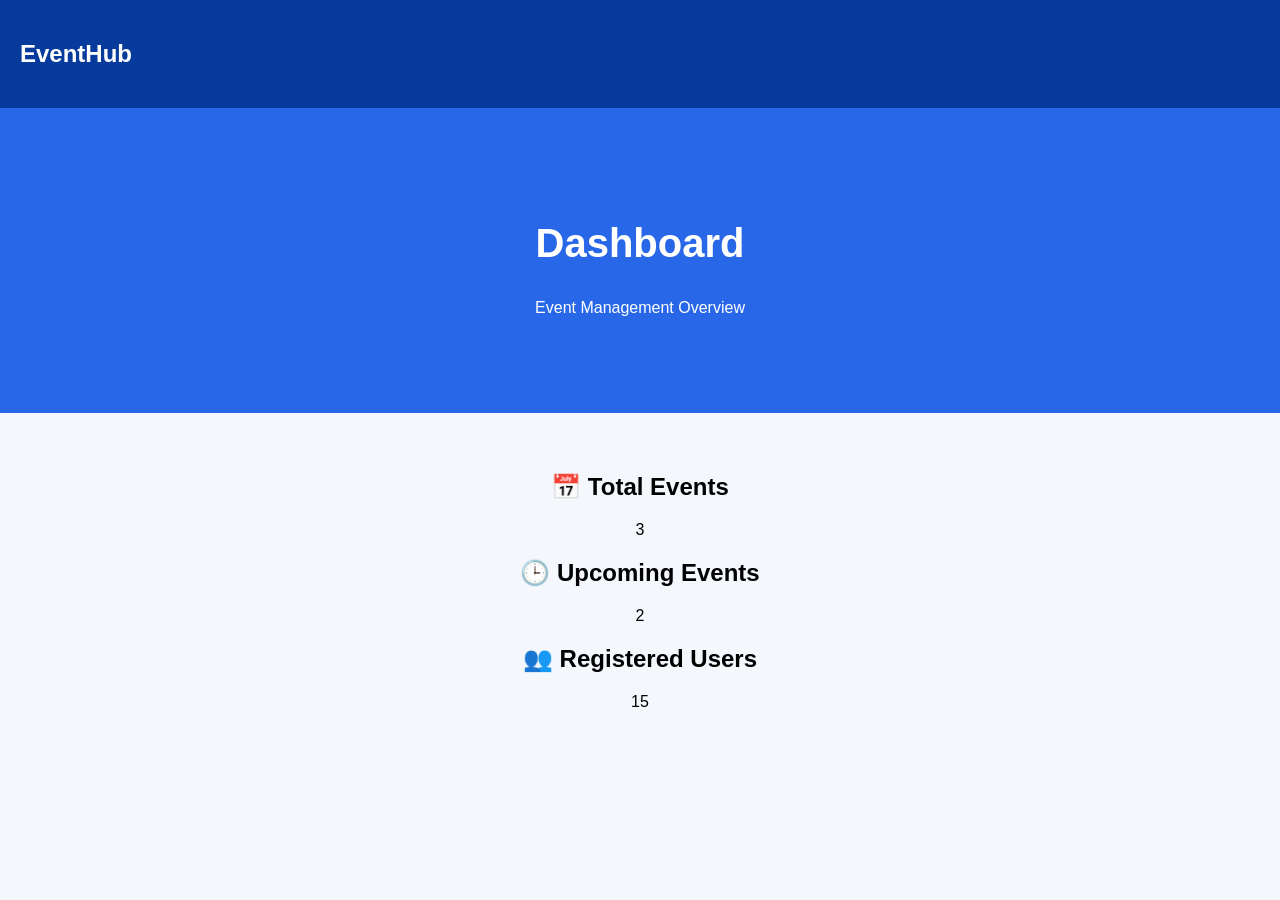
==== dashboard.html @ af736bee "Add files via upload" ====
<!DOCTYPE html>
<html>
<head>
    <title>Dashboard - EventHub</title>
    <link rel="stylesheet" href="style.css">
</head>

<body>

<nav>
    <h2>EventHub</h2>
</nav>

<section class="hero">
    <h1>Dashboard</h1>
    <p>Event Management Overview</p>
</section>

<section style="text-align:center; padding:40px;">

    <h2>📅 Total Events</h2>
    <p>3</p>

    <h2>🕒 Upcoming Events</h2>
    <p>2</p>

    <h2>👥 Registered Users</h2>
    <p>15</p>

</section>

</body>
</html>
---- style.css ----
body {
    margin: 0;
    font-family: Arial, sans-serif;
    background-color: #f4f7fb;
}

nav {
    background-color: #063b9c;
    color: white;
    padding: 20px;
    display: flex;
    justify-content: space-between;
    align-items: center;
}

nav a {
    color: white;
    text-decoration: none;
    margin-left: 20px;
    font-weight: bold;
}

.hero {
    background-color: #2868e8;
    color: white;
    text-align: center;
    padding: 80px 20px;
}

.hero h1 {
    font-size: 40px;
}

button {
    background-color: white;
    color: #063b9c;
    border: none;
    padding: 12px 25px;
    border-radius: 6px;
    cursor: pointer;
    font-weight: bold;
}
.dashboard {
    display: flex;
    justify-content: center;
    gap: 25px;
    padding: 40px;
    flex-wrap: wrap;
}

.card {
    background: white;
    width: 200px;
    padding: 25px;
    text-align: center;
    border-radius: 10px;
    box-shadow: 0 3px 10px rgba(0,0,0,0.15);
}

.card h2 {
    color: #063b9c;
    font-size: 30px;
}

.card p {
    font-size: 18px;
}
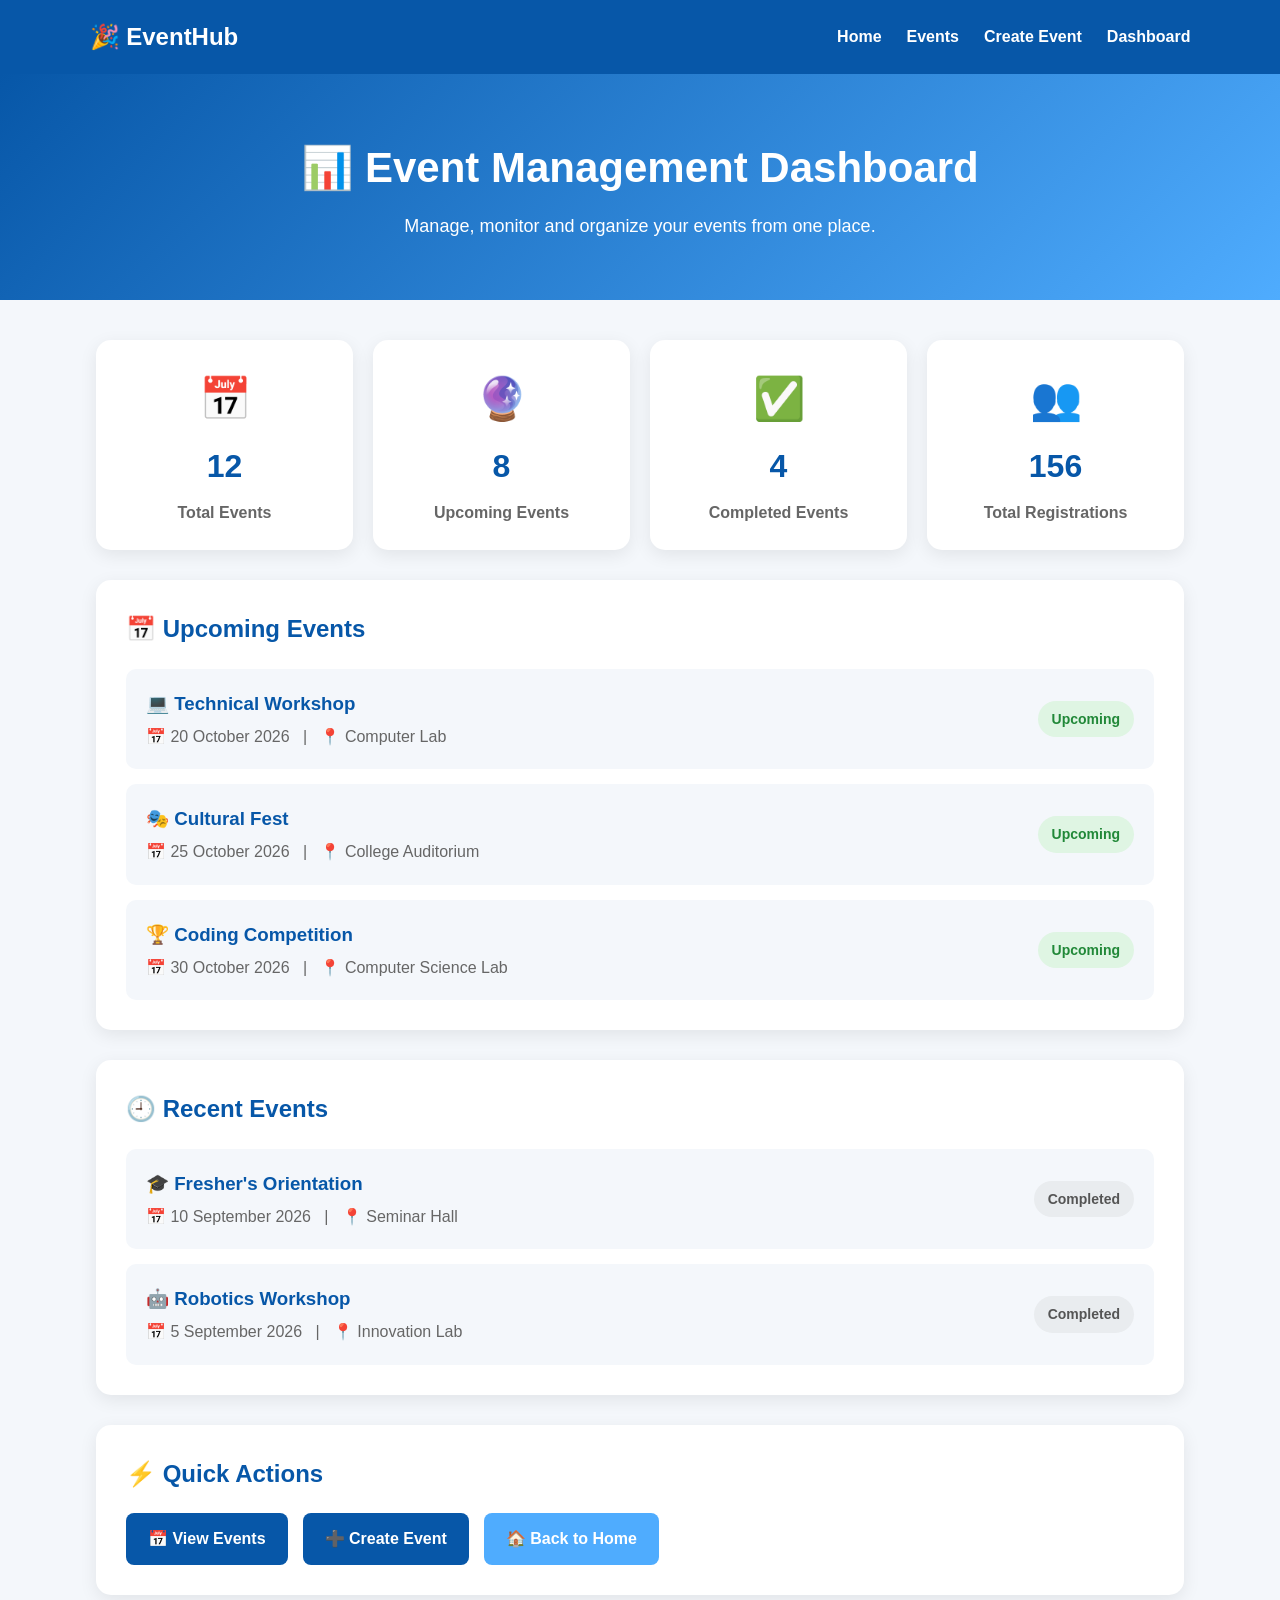
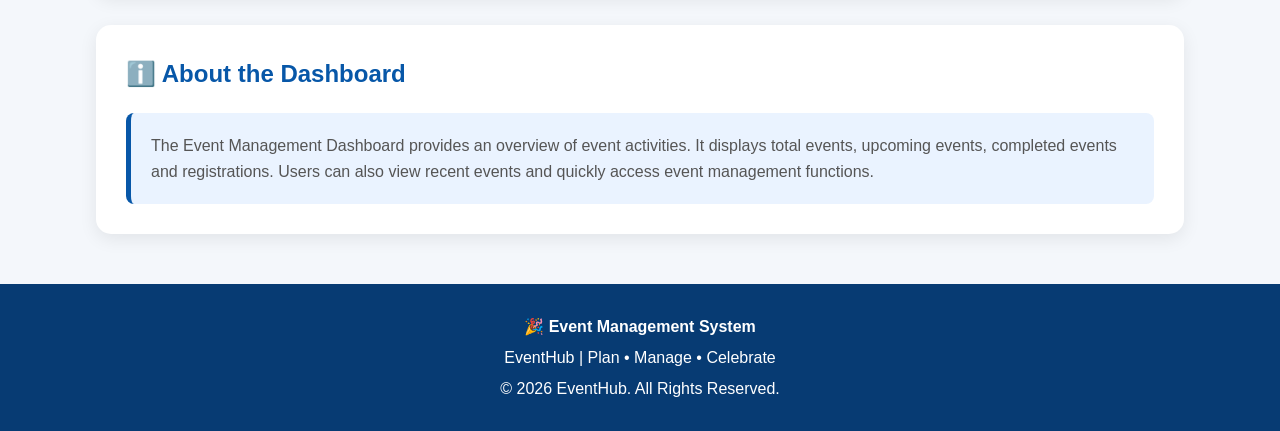
==== commit 5da66a53: "Update dashboard.html" ====
--- a/dashboard.html
+++ b/dashboard.html
@@ -1,33 +1,614 @@
 <!DOCTYPE html>
-<html>
+<html lang="en">
+
 <head>
-    <title>Dashboard - EventHub</title>
-    <link rel="stylesheet" href="style.css">
+    <meta charset="UTF-8">
+    <meta name="viewport" content="width=device-width, initial-scale=1.0">
+
+    <title>Dashboard | Event Management System</title>
+
+    <style>
+
+        /* ================= GENERAL ================= */
+
+        * {
+            box-sizing: border-box;
+            margin: 0;
+            padding: 0;
+        }
+
+        body {
+            font-family: Arial, sans-serif;
+            background: #f4f7fb;
+            color: #222;
+            line-height: 1.6;
+        }
+
+
+        /* ================= NAVIGATION ================= */
+
+        nav {
+            background: #0757a8;
+            color: white;
+            padding: 18px 7%;
+
+            display: flex;
+            justify-content: space-between;
+            align-items: center;
+
+            position: sticky;
+            top: 0;
+            z-index: 1000;
+        }
+
+        nav h2 {
+            font-size: 24px;
+        }
+
+        nav div {
+            display: flex;
+            gap: 25px;
+        }
+
+        nav a {
+            color: white;
+            text-decoration: none;
+            font-weight: bold;
+        }
+
+        nav a:hover {
+            color: #ffe082;
+        }
+
+
+        /* ================= DASHBOARD HEADER ================= */
+
+        .dashboard-header {
+            background: linear-gradient(135deg, #0757a8, #4facfe);
+            color: white;
+            text-align: center;
+            padding: 60px 20px;
+        }
+
+        .dashboard-header h1 {
+            font-size: 42px;
+            margin-bottom: 10px;
+        }
+
+        .dashboard-header p {
+            font-size: 18px;
+        }
+
+
+        /* ================= MAIN CONTAINER ================= */
+
+        .container {
+            width: 85%;
+            max-width: 1200px;
+            margin: 40px auto;
+        }
+
+
+        /* ================= STATISTICS ================= */
+
+        .stats {
+            display: grid;
+            grid-template-columns: repeat(4, 1fr);
+            gap: 20px;
+        }
+
+        .stat-card {
+            background: white;
+            padding: 25px;
+            border-radius: 15px;
+            text-align: center;
+
+            box-shadow: 0 5px 18px rgba(0,0,0,0.08);
+
+            transition: 0.3s;
+        }
+
+        .stat-card:hover {
+            transform: translateY(-5px);
+        }
+
+        .stat-icon {
+            font-size: 42px;
+        }
+
+        .stat-card h2 {
+            color: #0757a8;
+            font-size: 32px;
+            margin: 8px 0;
+        }
+
+        .stat-card p {
+            color: #666;
+            font-weight: bold;
+        }
+
+
+        /* ================= SECTION ================= */
+
+        .section {
+            background: white;
+            margin-top: 30px;
+            padding: 30px;
+            border-radius: 15px;
+
+            box-shadow: 0 5px 18px rgba(0,0,0,0.08);
+        }
+
+        .section h2 {
+            color: #0757a8;
+            margin-bottom: 20px;
+        }
+
+
+        /* ================= EVENT ITEMS ================= */
+
+        .event-list {
+            display: flex;
+            flex-direction: column;
+            gap: 15px;
+        }
+
+        .event {
+            background: #f4f7fb;
+            padding: 20px;
+
+            border-radius: 10px;
+
+            display: flex;
+            justify-content: space-between;
+            align-items: center;
+        }
+
+        .event h3 {
+            color: #0757a8;
+            margin-bottom: 5px;
+        }
+
+        .event p {
+            color: #666;
+        }
+
+        .status {
+            background: #dff5e3;
+            color: #218838;
+
+            padding: 7px 14px;
+
+            border-radius: 20px;
+
+            font-size: 14px;
+            font-weight: bold;
+        }
+
+        .completed {
+            background: #e9ecef;
+            color: #555;
+        }
+
+
+        /* ================= QUICK ACTIONS ================= */
+
+        .actions {
+            display: flex;
+            flex-wrap: wrap;
+            gap: 15px;
+        }
+
+        .button {
+            display: inline-block;
+
+            padding: 13px 22px;
+
+            background: #0757a8;
+            color: white;
+
+            text-decoration: none;
+
+            border-radius: 8px;
+
+            font-weight: bold;
+
+            transition: 0.3s;
+        }
+
+        .button:hover {
+            background: #05447f;
+        }
+
+        .button.secondary {
+            background: #4facfe;
+        }
+
+
+        /* ================= INFORMATION ================= */
+
+        .info-box {
+            background: #eaf3ff;
+            padding: 20px;
+            border-left: 5px solid #0757a8;
+            border-radius: 8px;
+        }
+
+        .info-box p {
+            color: #555;
+        }
+
+
+        /* ================= FOOTER ================= */
+
+        footer {
+            margin-top: 50px;
+
+            background: #073b73;
+            color: white;
+
+            text-align: center;
+
+            padding: 25px;
+        }
+
+        footer p {
+            margin: 5px;
+        }
+
+
+        /* ================= MOBILE ================= */
+
+        @media (max-width: 850px) {
+
+            nav {
+                flex-direction: column;
+                gap: 15px;
+            }
+
+            nav div {
+                gap: 12px;
+                flex-wrap: wrap;
+                justify-content: center;
+            }
+
+            .stats {
+                grid-template-columns: repeat(2, 1fr);
+            }
+
+            .event {
+                flex-direction: column;
+                align-items: flex-start;
+                gap: 12px;
+            }
+        }
+
+
+        @media (max-width: 500px) {
+
+            .stats {
+                grid-template-columns: 1fr;
+            }
+
+            .dashboard-header h1 {
+                font-size: 32px;
+            }
+
+            .container {
+                width: 92%;
+            }
+
+        }
+
+    </style>
+
 </head>
 
+
 <body>
 
-<nav>
-    <h2>EventHub</h2>
-</nav>
-
-<section class="hero">
-    <h1>Dashboard</h1>
-    <p>Event Management Overview</p>
-</section>
-
-<section style="text-align:center; padding:40px;">
-
-    <h2>📅 Total Events</h2>
-    <p>3</p>
-
-    <h2>🕒 Upcoming Events</h2>
-    <p>2</p>
-
-    <h2>👥 Registered Users</h2>
-    <p>15</p>
-
-</section>
+
+    <!-- ================= NAVIGATION ================= -->
+
+    <nav>
+
+        <h2>🎉 EventHub</h2>
+
+        <div>
+
+            <a href="index.html">Home</a>
+
+            <a href="events.html">Events</a>
+
+            <a href="create-event.html">Create Event</a>
+
+            <a href="dashboard.html">Dashboard</a>
+
+        </div>
+
+    </nav>
+
+
+    <!-- ================= HEADER ================= -->
+
+    <section class="dashboard-header">
+
+        <h1>📊 Event Management Dashboard</h1>
+
+        <p>
+            Manage, monitor and organize your events from one place.
+        </p>
+
+    </section>
+
+
+    <!-- ================= MAIN CONTENT ================= -->
+
+    <main class="container">
+
+
+        <!-- ================= STATISTICS ================= -->
+
+        <section class="stats">
+
+
+            <div class="stat-card">
+
+                <div class="stat-icon">📅</div>
+
+                <h2>12</h2>
+
+                <p>Total Events</p>
+
+            </div>
+
+
+            <div class="stat-card">
+
+                <div class="stat-icon">🔮</div>
+
+                <h2>8</h2>
+
+                <p>Upcoming Events</p>
+
+            </div>
+
+
+            <div class="stat-card">
+
+                <div class="stat-icon">✅</div>
+
+                <h2>4</h2>
+
+                <p>Completed Events</p>
+
+            </div>
+
+
+            <div class="stat-card">
+
+                <div class="stat-icon">👥</div>
+
+                <h2>156</h2>
+
+                <p>Total Registrations</p>
+
+            </div>
+
+
+        </section>
+
+
+        <!-- ================= UPCOMING EVENTS ================= -->
+
+        <section class="section">
+
+            <h2>📅 Upcoming Events</h2>
+
+
+            <div class="event-list">
+
+
+                <div class="event">
+
+                    <div>
+
+                        <h3>💻 Technical Workshop</h3>
+
+                        <p>
+                            📅 20 October 2026
+                            &nbsp; | &nbsp;
+                            📍 Computer Lab
+                        </p>
+
+                    </div>
+
+                    <span class="status">
+                        Upcoming
+                    </span>
+
+                </div>
+
+
+                <div class="event">
+
+                    <div>
+
+                        <h3>🎭 Cultural Fest</h3>
+
+                        <p>
+                            📅 25 October 2026
+                            &nbsp; | &nbsp;
+                            📍 College Auditorium
+                        </p>
+
+                    </div>
+
+                    <span class="status">
+                        Upcoming
+                    </span>
+
+                </div>
+
+
+                <div class="event">
+
+                    <div>
+
+                        <h3>🏆 Coding Competition</h3>
+
+                        <p>
+                            📅 30 October 2026
+                            &nbsp; | &nbsp;
+                            📍 Computer Science Lab
+                        </p>
+
+                    </div>
+
+                    <span class="status">
+                        Upcoming
+                    </span>
+
+                </div>
+
+
+            </div>
+
+        </section>
+
+
+        <!-- ================= RECENT EVENTS ================= -->
+
+        <section class="section">
+
+            <h2>🕘 Recent Events</h2>
+
+
+            <div class="event-list">
+
+
+                <div class="event">
+
+                    <div>
+
+                        <h3>🎓 Fresher's Orientation</h3>
+
+                        <p>
+                            📅 10 September 2026
+                            &nbsp; | &nbsp;
+                            📍 Seminar Hall
+                        </p>
+
+                    </div>
+
+                    <span class="status completed">
+                        Completed
+                    </span>
+
+                </div>
+
+
+                <div class="event">
+
+                    <div>
+
+                        <h3>🤖 Robotics Workshop</h3>
+
+                        <p>
+                            📅 5 September 2026
+                            &nbsp; | &nbsp;
+                            📍 Innovation Lab
+                        </p>
+
+                    </div>
+
+                    <span class="status completed">
+                        Completed
+                    </span>
+
+                </div>
+
+
+            </div>
+
+        </section>
+
+
+        <!-- ================= QUICK ACTIONS ================= -->
+
+        <section class="section">
+
+            <h2>⚡ Quick Actions</h2>
+
+
+            <div class="actions">
+
+                <a class="button" href="events.html">
+                    📅 View Events
+                </a>
+
+                <a class="button" href="create-event.html">
+                    ➕ Create Event
+                </a>
+
+                <a class="button secondary" href="index.html">
+                    🏠 Back to Home
+                </a>
+
+            </div>
+
+        </section>
+
+
+        <!-- ================= INFORMATION ================= -->
+
+        <section class="section">
+
+            <h2>ℹ️ About the Dashboard</h2>
+
+
+            <div class="info-box">
+
+                <p>
+
+                    The Event Management Dashboard provides
+                    an overview of event activities.
+
+                    It displays total events, upcoming events,
+                    completed events and registrations.
+
+                    Users can also view recent events and
+                    quickly access event management functions.
+
+                </p>
+
+            </div>
+
+        </section>
+
+
+    </main>
+
+
+    <!-- ================= FOOTER ================= -->
+
+    <footer>
+
+        <p>
+            <strong>🎉 Event Management System</strong>
+        </p>
+
+        <p>
+            EventHub | Plan • Manage • Celebrate
+        </p>
+
+        <p>
+            © 2026 EventHub. All Rights Reserved.
+        </p>
+
+    </footer>
+
 
 </body>
-</html>+
+</html>
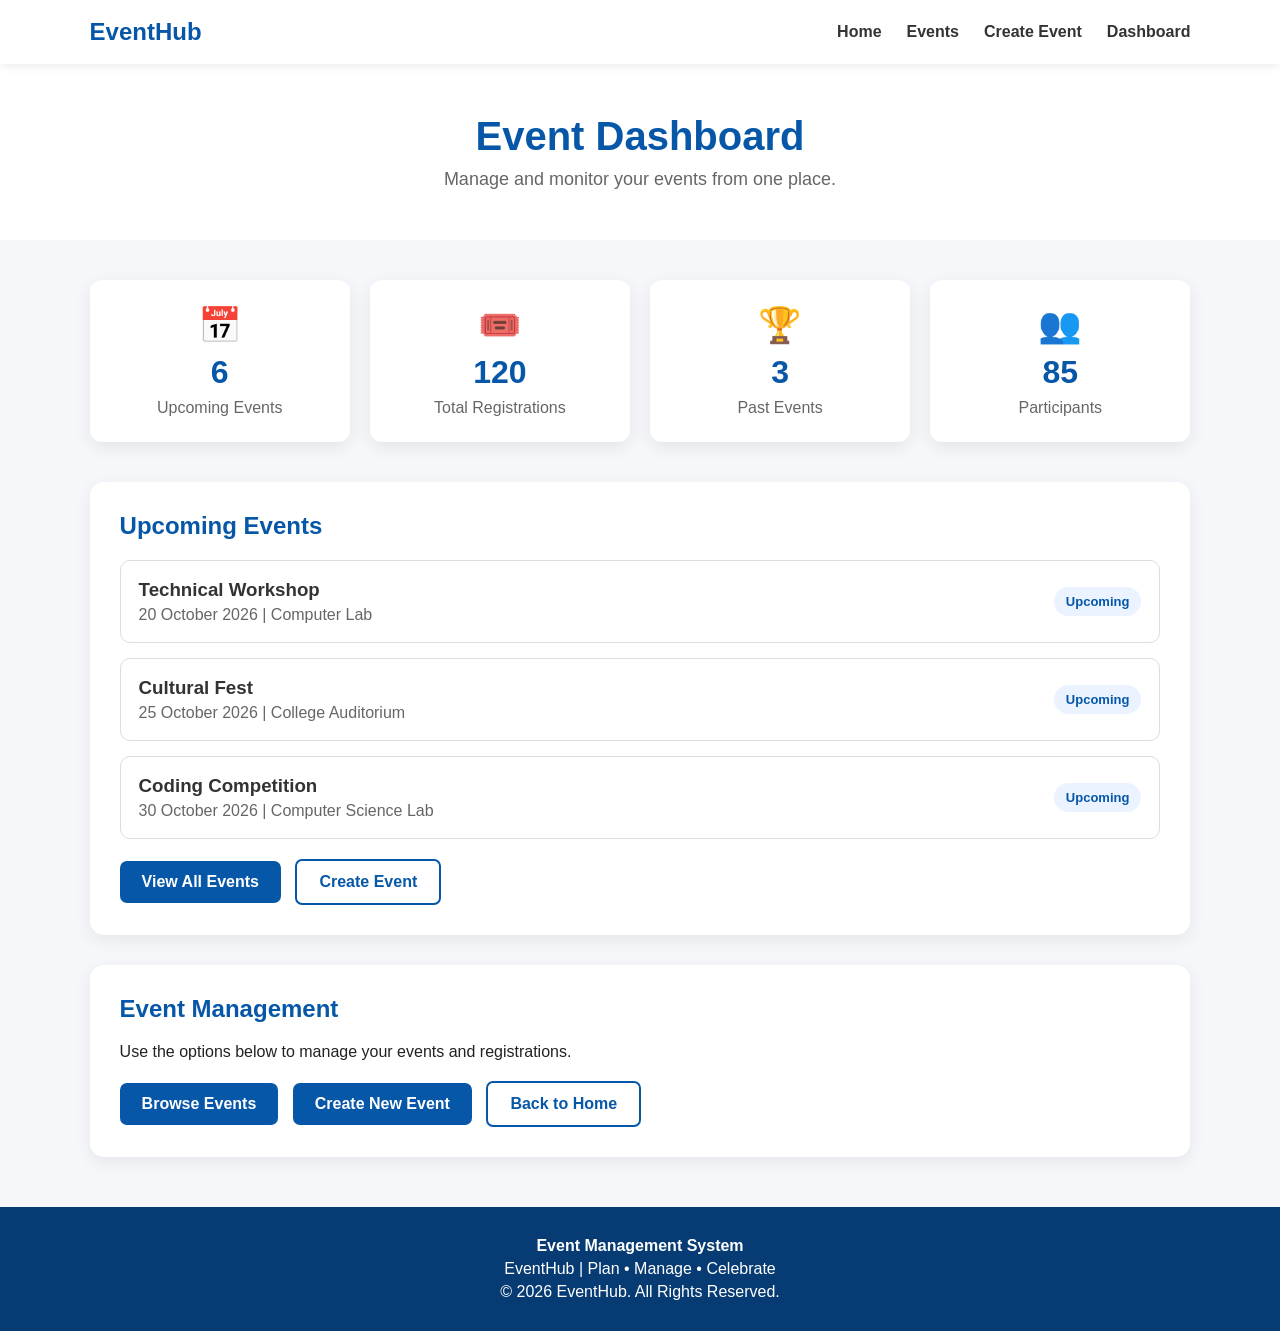
==== commit f1ff8a08: "Update dashboard.html" ====
--- a/dashboard.html
+++ b/dashboard.html
@@ -8,8 +8,6 @@
     <title>Dashboard | Event Management System</title>
 
     <style>
-
-        /* ================= GENERAL ================= */
 
         * {
             box-sizing: border-box;
@@ -19,30 +17,26 @@
 
         body {
             font-family: Arial, sans-serif;
-            background: #f4f7fb;
+            background: #f5f7fb;
             color: #222;
-            line-height: 1.6;
-        }
-
-
-        /* ================= NAVIGATION ================= */
+        }
+
+        /* Navigation */
 
         nav {
-            background: #0757a8;
-            color: white;
+            background: white;
             padding: 18px 7%;
-
             display: flex;
             justify-content: space-between;
             align-items: center;
-
+            box-shadow: 0 2px 10px rgba(0,0,0,0.08);
             position: sticky;
             top: 0;
             z-index: 1000;
         }
 
         nav h2 {
-            font-size: 24px;
+            color: #0757a8;
         }
 
         nav div {
@@ -51,69 +45,61 @@
         }
 
         nav a {
-            color: white;
             text-decoration: none;
+            color: #333;
             font-weight: bold;
         }
 
         nav a:hover {
-            color: #ffe082;
-        }
-
-
-        /* ================= DASHBOARD HEADER ================= */
-
-        .dashboard-header {
-            background: linear-gradient(135deg, #0757a8, #4facfe);
-            color: white;
+            color: #0757a8;
+        }
+
+        /* Header */
+
+        .header {
+            background: white;
             text-align: center;
-            padding: 60px 20px;
-        }
-
-        .dashboard-header h1 {
-            font-size: 42px;
+            padding: 50px 20px;
+        }
+
+        .header h1 {
+            color: #0757a8;
+            font-size: 40px;
             margin-bottom: 10px;
         }
 
-        .dashboard-header p {
+        .header p {
+            color: #666;
             font-size: 18px;
         }
 
-
-        /* ================= MAIN CONTAINER ================= */
+        /* Container */
 
         .container {
-            width: 85%;
+            width: 86%;
             max-width: 1200px;
             margin: 40px auto;
         }
 
-
-        /* ================= STATISTICS ================= */
+        /* Statistics */
 
         .stats {
             display: grid;
             grid-template-columns: repeat(4, 1fr);
             gap: 20px;
+            margin-bottom: 40px;
         }
 
         .stat-card {
             background: white;
             padding: 25px;
-            border-radius: 15px;
+            border-radius: 12px;
             text-align: center;
-
             box-shadow: 0 5px 18px rgba(0,0,0,0.08);
-
-            transition: 0.3s;
-        }
-
-        .stat-card:hover {
-            transform: translateY(-5px);
-        }
-
-        .stat-icon {
-            font-size: 42px;
+        }
+
+        .stat-card .icon {
+            font-size: 35px;
         }
 
         .stat-card h2 {
@@ -124,19 +110,16 @@
 
         .stat-card p {
             color: #666;
-            font-weight: bold;
-        }
-
-
-        /* ================= SECTION ================= */
+        }
+
+        /* Dashboard Sections */
 
         .section {
             background: white;
-            margin-top: 30px;
             padding: 30px;
-            border-radius: 15px;
-
-            box-shadow: 0 5px 18px rgba(0,0,0,0.08);
+            margin-bottom: 30px;
+            border-radius: 14px;
+            box-shadow: 0 5px 18px rgba(0,0,0,0.07);
         }
 
         .section h2 {
@@ -144,28 +127,20 @@
             margin-bottom: 20px;
         }
 
-
-        /* ================= EVENT ITEMS ================= */
-
-        .event-list {
-            display: flex;
-            flex-direction: column;
-            gap: 15px;
-        }
+        /* Event */
 
         .event {
-            background: #f4f7fb;
-            padding: 20px;
-
-            border-radius: 10px;
-
             display: flex;
             justify-content: space-between;
             align-items: center;
+            padding: 18px;
+            border: 1px solid #ddd;
+            border-radius: 10px;
+            margin-bottom: 15px;
         }
 
         .event h3 {
-            color: #0757a8;
+            color: #333;
             margin-bottom: 5px;
         }
 
@@ -174,92 +149,63 @@
         }
 
         .status {
-            background: #dff5e3;
-            color: #218838;
-
-            padding: 7px 14px;
-
-            border-radius: 20px;
-
-            font-size: 14px;
+            background: #eaf3ff;
+            color: #0757a8;
+            padding: 7px 12px;
+            border-radius: 15px;
+            font-size: 13px;
             font-weight: bold;
         }
 
-        .completed {
-            background: #e9ecef;
-            color: #555;
-        }
-
-
-        /* ================= QUICK ACTIONS ================= */
-
-        .actions {
-            display: flex;
-            flex-wrap: wrap;
-            gap: 15px;
-        }
-
-        .button {
+        /* Buttons */
+
+        .buttons {
+            margin-top: 20px;
+        }
+
+        .btn {
             display: inline-block;
-
-            padding: 13px 22px;
-
+            padding: 12px 22px;
             background: #0757a8;
             color: white;
-
             text-decoration: none;
-
-            border-radius: 8px;
-
+            border-radius: 7px;
             font-weight: bold;
-
-            transition: 0.3s;
-        }
-
-        .button:hover {
+            margin-right: 10px;
+        }
+
+        .btn:hover {
             background: #05447f;
         }
 
-        .button.secondary {
-            background: #4facfe;
-        }
-
-
-        /* ================= INFORMATION ================= */
-
-        .info-box {
-            background: #eaf3ff;
-            padding: 20px;
-            border-left: 5px solid #0757a8;
-            border-radius: 8px;
-        }
-
-        .info-box p {
-            color: #555;
-        }
-
-
-        /* ================= FOOTER ================= */
+        .btn-light {
+            background: white;
+            color: #0757a8;
+            border: 2px solid #0757a8;
+        }
+
+        .btn-light:hover {
+            background: #0757a8;
+            color: white;
+        }
+
+        /* Footer */
 
         footer {
-            margin-top: 50px;
-
             background: #073b73;
             color: white;
-
             text-align: center;
-
             padding: 25px;
+            margin-top: 50px;
         }
 
         footer p {
             margin: 5px;
         }
 
-
-        /* ================= MOBILE ================= */
-
-        @media (max-width: 850px) {
+        /* Mobile */
+
+        @media (max-width: 800px) {
 
             nav {
                 flex-direction: column;
@@ -283,21 +229,15 @@
             }
         }
 
-
         @media (max-width: 500px) {
 
             .stats {
                 grid-template-columns: 1fr;
             }
 
-            .dashboard-header h1 {
-                font-size: 32px;
-            }
-
             .container {
                 width: 92%;
             }
-
         }
 
     </style>
@@ -307,12 +247,11 @@
 
 <body>
 
-
-    <!-- ================= NAVIGATION ================= -->
+    <!-- Navigation -->
 
     <nav>
 
-        <h2>🎉 EventHub</h2>
+        <h2>EventHub</h2>
 
         <div>
 
@@ -329,273 +268,193 @@
     </nav>
 
 
-    <!-- ================= HEADER ================= -->
-
-    <section class="dashboard-header">
-
-        <h1>📊 Event Management Dashboard</h1>
+    <!-- Header -->
+
+    <section class="header">
+
+        <h1>Event Dashboard</h1>
 
         <p>
-            Manage, monitor and organize your events from one place.
+            Manage and monitor your events from one place.
         </p>
 
     </section>
 
 
-    <!-- ================= MAIN CONTENT ================= -->
+    <!-- Main -->
 
     <main class="container">
 
 
-        <!-- ================= STATISTICS ================= -->
+        <!-- Statistics -->
 
         <section class="stats">
 
-
             <div class="stat-card">
 
-                <div class="stat-icon">📅</div>
-
-                <h2>12</h2>
-
-                <p>Total Events</p>
+                <div class="icon">📅</div>
+
+                <h2>6</h2>
+
+                <p>Upcoming Events</p>
 
             </div>
 
 
             <div class="stat-card">
 
-                <div class="stat-icon">🔮</div>
-
-                <h2>8</h2>
-
-                <p>Upcoming Events</p>
+                <div class="icon">🎟️</div>
+
+                <h2>120</h2>
+
+                <p>Total Registrations</p>
 
             </div>
 
 
             <div class="stat-card">
 
-                <div class="stat-icon">✅</div>
-
-                <h2>4</h2>
-
-                <p>Completed Events</p>
+                <div class="icon">🏆</div>
+
+                <h2>3</h2>
+
+                <p>Past Events</p>
 
             </div>
 
 
             <div class="stat-card">
 
-                <div class="stat-icon">👥</div>
-
-                <h2>156</h2>
-
-                <p>Total Registrations</p>
-
-            </div>
-
+                <div class="icon">👥</div>
+
+                <h2>85</h2>
+
+                <p>Participants</p>
+
+            </div>
 
         </section>
 
 
-        <!-- ================= UPCOMING EVENTS ================= -->
+        <!-- Upcoming Events -->
 
         <section class="section">
 
-            <h2>📅 Upcoming Events</h2>
-
-
-            <div class="event-list">
-
-
-                <div class="event">
-
-                    <div>
-
-                        <h3>💻 Technical Workshop</h3>
-
-                        <p>
-                            📅 20 October 2026
-                            &nbsp; | &nbsp;
-                            📍 Computer Lab
-                        </p>
-
-                    </div>
-
-                    <span class="status">
-                        Upcoming
-                    </span>
+            <h2>Upcoming Events</h2>
+
+
+            <div class="event">
+
+                <div>
+
+                    <h3>Technical Workshop</h3>
+
+                    <p>
+                        20 October 2026 | Computer Lab
+                    </p>
 
                 </div>
 
-
-                <div class="event">
-
-                    <div>
-
-                        <h3>🎭 Cultural Fest</h3>
-
-                        <p>
-                            📅 25 October 2026
-                            &nbsp; | &nbsp;
-                            📍 College Auditorium
-                        </p>
-
-                    </div>
-
-                    <span class="status">
-                        Upcoming
-                    </span>
+                <span class="status">
+                    Upcoming
+                </span>
+
+            </div>
+
+
+            <div class="event">
+
+                <div>
+
+                    <h3>Cultural Fest</h3>
+
+                    <p>
+                        25 October 2026 | College Auditorium
+                    </p>
 
                 </div>
 
-
-                <div class="event">
-
-                    <div>
-
-                        <h3>🏆 Coding Competition</h3>
-
-                        <p>
-                            📅 30 October 2026
-                            &nbsp; | &nbsp;
-                            📍 Computer Science Lab
-                        </p>
-
-                    </div>
-
-                    <span class="status">
-                        Upcoming
-                    </span>
+                <span class="status">
+                    Upcoming
+                </span>
+
+            </div>
+
+
+            <div class="event">
+
+                <div>
+
+                    <h3>Coding Competition</h3>
+
+                    <p>
+                        30 October 2026 | Computer Science Lab
+                    </p>
 
                 </div>
 
+                <span class="status">
+                    Upcoming
+                </span>
+
+            </div>
+
+
+            <div class="buttons">
+
+                <a href="events.html" class="btn">
+                    View All Events
+                </a>
+
+                <a href="create-event.html" class="btn btn-light">
+                    Create Event
+                </a>
 
             </div>
 
         </section>
 
 
-        <!-- ================= RECENT EVENTS ================= -->
+        <!-- Event Management -->
 
         <section class="section">
 
-            <h2>🕘 Recent Events</h2>
-
-
-            <div class="event-list">
-
-
-                <div class="event">
-
-                    <div>
-
-                        <h3>🎓 Fresher's Orientation</h3>
-
-                        <p>
-                            📅 10 September 2026
-                            &nbsp; | &nbsp;
-                            📍 Seminar Hall
-                        </p>
-
-                    </div>
-
-                    <span class="status completed">
-                        Completed
-                    </span>
-
-                </div>
-
-
-                <div class="event">
-
-                    <div>
-
-                        <h3>🤖 Robotics Workshop</h3>
-
-                        <p>
-                            📅 5 September 2026
-                            &nbsp; | &nbsp;
-                            📍 Innovation Lab
-                        </p>
-
-                    </div>
-
-                    <span class="status completed">
-                        Completed
-                    </span>
-
-                </div>
-
+            <h2>Event Management</h2>
+
+            <p>
+                Use the options below to manage your events
+                and registrations.
+            </p>
+
+
+            <div class="buttons">
+
+                <a href="events.html" class="btn">
+                    Browse Events
+                </a>
+
+                <a href="create-event.html" class="btn">
+                    Create New Event
+                </a>
+
+                <a href="index.html" class="btn btn-light">
+                    Back to Home
+                </a>
 
             </div>
 
         </section>
 
 
-        <!-- ================= QUICK ACTIONS ================= -->
-
-        <section class="section">
-
-            <h2>⚡ Quick Actions</h2>
-
-
-            <div class="actions">
-
-                <a class="button" href="events.html">
-                    📅 View Events
-                </a>
-
-                <a class="button" href="create-event.html">
-                    ➕ Create Event
-                </a>
-
-                <a class="button secondary" href="index.html">
-                    🏠 Back to Home
-                </a>
-
-            </div>
-
-        </section>
-
-
-        <!-- ================= INFORMATION ================= -->
-
-        <section class="section">
-
-            <h2>ℹ️ About the Dashboard</h2>
-
-
-            <div class="info-box">
-
-                <p>
-
-                    The Event Management Dashboard provides
-                    an overview of event activities.
-
-                    It displays total events, upcoming events,
-                    completed events and registrations.
-
-                    Users can also view recent events and
-                    quickly access event management functions.
-
-                </p>
-
-            </div>
-
-        </section>
-
-
     </main>
 
 
-    <!-- ================= FOOTER ================= -->
+    <!-- Footer -->
 
     <footer>
 
         <p>
-            <strong>🎉 Event Management System</strong>
+            <strong>Event Management System</strong>
         </p>
 
         <p>
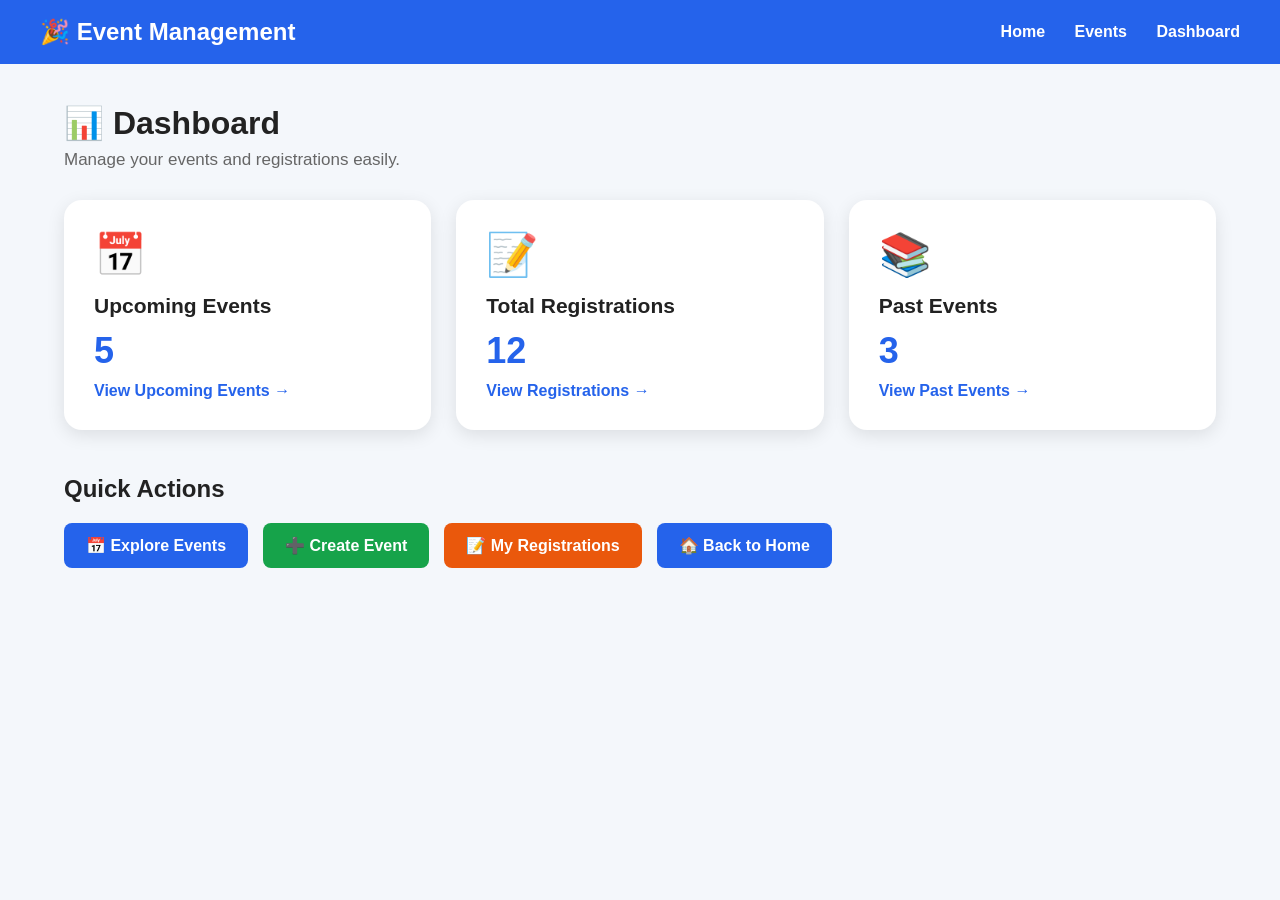
==== commit b5e67b09: "Update dashboard.html" ====
--- a/dashboard.html
+++ b/dashboard.html
@@ -1,473 +1,314 @@
 <!DOCTYPE html>
 <html lang="en">
-
 <head>
     <meta charset="UTF-8">
     <meta name="viewport" content="width=device-width, initial-scale=1.0">
 
-    <title>Dashboard | Event Management System</title>
+    <title>Dashboard - Event Management</title>
 
     <style>
-
         * {
-            box-sizing: border-box;
             margin: 0;
             padding: 0;
+            box-sizing: border-box;
+            font-family: Arial, sans-serif;
         }
 
         body {
-            font-family: Arial, sans-serif;
-            background: #f5f7fb;
+            background: #f4f7fb;
             color: #222;
         }
 
-        /* Navigation */
-
+        /* Navigation Bar */
         nav {
-            background: white;
-            padding: 18px 7%;
+            background: #2563eb;
+            padding: 18px 40px;
             display: flex;
             justify-content: space-between;
             align-items: center;
-            box-shadow: 0 2px 10px rgba(0,0,0,0.08);
-            position: sticky;
-            top: 0;
-            z-index: 1000;
+            color: white;
         }
 
         nav h2 {
-            color: #0757a8;
-        }
-
-        nav div {
-            display: flex;
-            gap: 25px;
+            font-size: 24px;
         }
 
         nav a {
+            color: white;
             text-decoration: none;
-            color: #333;
+            margin-left: 25px;
             font-weight: bold;
         }
 
         nav a:hover {
-            color: #0757a8;
-        }
-
-        /* Header */
-
-        .header {
-            background: white;
-            text-align: center;
-            padding: 50px 20px;
-        }
-
-        .header h1 {
-            color: #0757a8;
-            font-size: 40px;
-            margin-bottom: 10px;
-        }
-
-        .header p {
-            color: #666;
-            font-size: 18px;
-        }
-
-        /* Container */
-
+            text-decoration: underline;
+        }
+
+        /* Main Container */
         .container {
-            width: 86%;
+            width: 90%;
             max-width: 1200px;
             margin: 40px auto;
         }
 
-        /* Statistics */
-
-        .stats {
+        .welcome {
+            margin-bottom: 30px;
+        }
+
+        .welcome h1 {
+            font-size: 32px;
+            margin-bottom: 8px;
+        }
+
+        .welcome p {
+            color: #666;
+            font-size: 17px;
+        }
+
+        /* Dashboard Cards */
+        .dashboard-cards {
             display: grid;
-            grid-template-columns: repeat(4, 1fr);
-            gap: 20px;
-            margin-bottom: 40px;
-        }
-
-        .stat-card {
-            background: white;
-            padding: 25px;
-            border-radius: 12px;
-            text-align: center;
-            box-shadow: 0 5px 18px rgba(0,0,0,0.08);
-        }
-
-        .stat-card .icon {
-            font-size: 35px;
-        }
-
-        .stat-card h2 {
-            color: #0757a8;
-            font-size: 32px;
-            margin: 8px 0;
-        }
-
-        .stat-card p {
-            color: #666;
-        }
-
-        /* Dashboard Sections */
-
-        .section {
+            grid-template-columns: repeat(3, 1fr);
+            gap: 25px;
+            margin-top: 25px;
+        }
+
+        .dashboard-card {
             background: white;
             padding: 30px;
-            margin-bottom: 30px;
-            border-radius: 14px;
-            box-shadow: 0 5px 18px rgba(0,0,0,0.07);
-        }
-
-        .section h2 {
-            color: #0757a8;
+            border-radius: 18px;
+            text-decoration: none;
+            color: #222;
+            box-shadow: 0 5px 18px rgba(0, 0, 0, 0.10);
+            transition: 0.3s;
+            display: block;
+            cursor: pointer;
+        }
+
+        .dashboard-card:hover {
+            transform: translateY(-7px);
+            box-shadow: 0 10px 25px rgba(0, 0, 0, 0.15);
+        }
+
+        .icon {
+            font-size: 42px;
+            margin-bottom: 15px;
+        }
+
+        .dashboard-card h3 {
+            font-size: 21px;
+            margin-bottom: 12px;
+        }
+
+        .number {
+            font-size: 36px;
+            font-weight: bold;
+            color: #2563eb;
+            margin-bottom: 10px;
+        }
+
+        .view {
+            color: #2563eb;
+            font-weight: bold;
+        }
+
+        /* Quick Actions */
+        .quick-actions {
+            margin-top: 45px;
+        }
+
+        .quick-actions h2 {
             margin-bottom: 20px;
         }
 
-        /* Event */
-
-        .event {
+        .buttons {
             display: flex;
-            justify-content: space-between;
-            align-items: center;
-            padding: 18px;
-            border: 1px solid #ddd;
-            border-radius: 10px;
-            margin-bottom: 15px;
-        }
-
-        .event h3 {
-            color: #333;
-            margin-bottom: 5px;
-        }
-
-        .event p {
-            color: #666;
-        }
-
-        .status {
-            background: #eaf3ff;
-            color: #0757a8;
-            padding: 7px 12px;
-            border-radius: 15px;
-            font-size: 13px;
+            gap: 15px;
+            flex-wrap: wrap;
+        }
+
+        .btn {
+            background: #2563eb;
+            color: white;
+            padding: 13px 22px;
+            border-radius: 8px;
+            text-decoration: none;
             font-weight: bold;
-        }
-
-        /* Buttons */
-
-        .buttons {
-            margin-top: 20px;
-        }
-
-        .btn {
-            display: inline-block;
-            padding: 12px 22px;
-            background: #0757a8;
-            color: white;
-            text-decoration: none;
-            border-radius: 7px;
-            font-weight: bold;
-            margin-right: 10px;
+            transition: 0.3s;
         }
 
         .btn:hover {
-            background: #05447f;
-        }
-
-        .btn-light {
-            background: white;
-            color: #0757a8;
-            border: 2px solid #0757a8;
-        }
-
-        .btn-light:hover {
-            background: #0757a8;
-            color: white;
-        }
-
-        /* Footer */
-
-        footer {
-            background: #073b73;
-            color: white;
-            text-align: center;
-            padding: 25px;
-            margin-top: 50px;
-        }
-
-        footer p {
-            margin: 5px;
+            background: #1d4ed8;
+        }
+
+        .btn.green {
+            background: #16a34a;
+        }
+
+        .btn.green:hover {
+            background: #15803d;
+        }
+
+        .btn.orange {
+            background: #ea580c;
+        }
+
+        .btn.orange:hover {
+            background: #c2410c;
         }
 
         /* Mobile */
-
         @media (max-width: 800px) {
+            .dashboard-cards {
+                grid-template-columns: 1fr;
+            }
 
             nav {
+                padding: 15px 20px;
                 flex-direction: column;
-                gap: 15px;
-            }
-
-            nav div {
-                gap: 12px;
-                flex-wrap: wrap;
-                justify-content: center;
-            }
-
-            .stats {
-                grid-template-columns: repeat(2, 1fr);
-            }
-
-            .event {
-                flex-direction: column;
-                align-items: flex-start;
                 gap: 12px;
             }
-        }
-
-        @media (max-width: 500px) {
-
-            .stats {
-                grid-template-columns: 1fr;
+
+            nav a {
+                margin-left: 10px;
+                margin-right: 10px;
             }
 
             .container {
                 width: 92%;
             }
         }
-
     </style>
-
 </head>
 
-
 <body>
 
     <!-- Navigation -->
-
     <nav>
-
-        <h2>EventHub</h2>
+        <h2>🎉 Event Management</h2>
 
         <div>
-
             <a href="index.html">Home</a>
-
             <a href="events.html">Events</a>
-
-            <a href="create-event.html">Create Event</a>
-
             <a href="dashboard.html">Dashboard</a>
-
         </div>
-
     </nav>
 
 
-    <!-- Header -->
-
-    <section class="header">
-
-        <h1>Event Dashboard</h1>
-
-        <p>
-            Manage and monitor your events from one place.
-        </p>
-
-    </section>
-
-
-    <!-- Main -->
-
-    <main class="container">
-
-
-        <!-- Statistics -->
-
-        <section class="stats">
-
-            <div class="stat-card">
+    <!-- Main Dashboard -->
+    <div class="container">
+
+        <div class="welcome">
+            <h1>📊 Dashboard</h1>
+            <p>Manage your events and registrations easily.</p>
+        </div>
+
+
+        <!-- Dashboard Cards -->
+        <div class="dashboard-cards">
+
+            <!-- Upcoming Events -->
+            <a href="events.html" class="dashboard-card">
 
                 <div class="icon">📅</div>
 
-                <h2>6</h2>
-
-                <p>Upcoming Events</p>
+                <h3>Upcoming Events</h3>
+
+                <div class="number" id="upcomingCount">
+                    0
+                </div>
+
+                <div class="view">
+                    View Upcoming Events →
+                </div>
+
+            </a>
+
+
+            <!-- Total Registrations -->
+            <a href="registrations.html" class="dashboard-card">
+
+                <div class="icon">📝</div>
+
+                <h3>Total Registrations</h3>
+
+                <div class="number" id="registrationCount">
+                    0
+                </div>
+
+                <div class="view">
+                    View Registrations →
+                </div>
+
+            </a>
+
+
+            <!-- Past Events -->
+            <a href="past-events.html" class="dashboard-card">
+
+                <div class="icon">📚</div>
+
+                <h3>Past Events</h3>
+
+                <div class="number" id="pastCount">
+                    0
+                </div>
+
+                <div class="view">
+                    View Past Events →
+                </div>
+
+            </a>
+
+        </div>
+
+
+        <!-- Quick Actions -->
+        <div class="quick-actions">
+
+            <h2>Quick Actions</h2>
+
+            <div class="buttons">
+
+                <a href="events.html" class="btn">
+                    📅 Explore Events
+                </a>
+
+                <a href="create-event.html" class="btn green">
+                    ➕ Create Event
+                </a>
+
+                <a href="registrations.html" class="btn orange">
+                    📝 My Registrations
+                </a>
+
+                <a href="index.html" class="btn">
+                    🏠 Back to Home
+                </a>
 
             </div>
 
-
-            <div class="stat-card">
-
-                <div class="icon">🎟️</div>
-
-                <h2>120</h2>
-
-                <p>Total Registrations</p>
-
-            </div>
-
-
-            <div class="stat-card">
-
-                <div class="icon">🏆</div>
-
-                <h2>3</h2>
-
-                <p>Past Events</p>
-
-            </div>
-
-
-            <div class="stat-card">
-
-                <div class="icon">👥</div>
-
-                <h2>85</h2>
-
-                <p>Participants</p>
-
-            </div>
-
-        </section>
-
-
-        <!-- Upcoming Events -->
-
-        <section class="section">
-
-            <h2>Upcoming Events</h2>
-
-
-            <div class="event">
-
-                <div>
-
-                    <h3>Technical Workshop</h3>
-
-                    <p>
-                        20 October 2026 | Computer Lab
-                    </p>
-
-                </div>
-
-                <span class="status">
-                    Upcoming
-                </span>
-
-            </div>
-
-
-            <div class="event">
-
-                <div>
-
-                    <h3>Cultural Fest</h3>
-
-                    <p>
-                        25 October 2026 | College Auditorium
-                    </p>
-
-                </div>
-
-                <span class="status">
-                    Upcoming
-                </span>
-
-            </div>
-
-
-            <div class="event">
-
-                <div>
-
-                    <h3>Coding Competition</h3>
-
-                    <p>
-                        30 October 2026 | Computer Science Lab
-                    </p>
-
-                </div>
-
-                <span class="status">
-                    Upcoming
-                </span>
-
-            </div>
-
-
-            <div class="buttons">
-
-                <a href="events.html" class="btn">
-                    View All Events
-                </a>
-
-                <a href="create-event.html" class="btn btn-light">
-                    Create Event
-                </a>
-
-            </div>
-
-        </section>
-
-
-        <!-- Event Management -->
-
-        <section class="section">
-
-            <h2>Event Management</h2>
-
-            <p>
-                Use the options below to manage your events
-                and registrations.
-            </p>
-
-
-            <div class="buttons">
-
-                <a href="events.html" class="btn">
-                    Browse Events
-                </a>
-
-                <a href="create-event.html" class="btn">
-                    Create New Event
-                </a>
-
-                <a href="index.html" class="btn btn-light">
-                    Back to Home
-                </a>
-
-            </div>
-
-        </section>
-
-
-    </main>
-
-
-    <!-- Footer -->
-
-    <footer>
-
-        <p>
-            <strong>Event Management System</strong>
-        </p>
-
-        <p>
-            EventHub | Plan • Manage • Celebrate
-        </p>
-
-        <p>
-            © 2026 EventHub. All Rights Reserved.
-        </p>
-
-    </footer>
-
+        </div>
+
+    </div>
+
+
+    <!-- JavaScript -->
+    <script>
+
+        /*
+         * Dashboard counts
+         * These values are examples.
+         * You can later connect them with your events/registration data.
+         */
+
+        document.getElementById("upcomingCount").textContent = "5";
+
+        document.getElementById("registrationCount").textContent = "12";
+
+        document.getElementById("pastCount").textContent = "3";
+
+    </script>
 
 </body>
-
 </html>
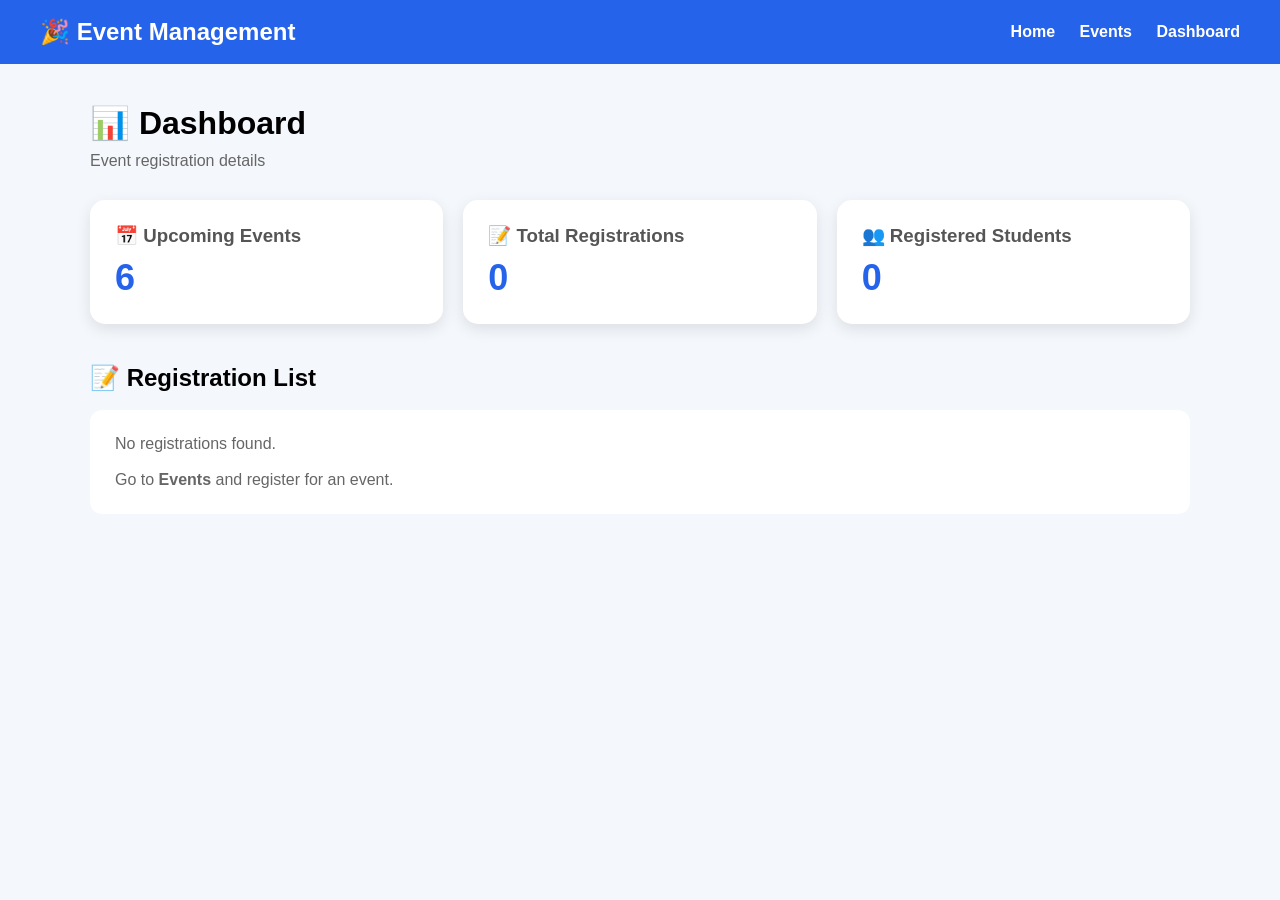
==== commit c757197f: "Refactor dashboard layout and statistics Updated the dashboard layout and statistics display for bet" ====
--- a/dashboard.html
+++ b/dashboard.html
@@ -1,314 +1,441 @@
 <!DOCTYPE html>
 <html lang="en">
+
 <head>
-    <meta charset="UTF-8">
-    <meta name="viewport" content="width=device-width, initial-scale=1.0">
-
-    <title>Dashboard - Event Management</title>
-
-    <style>
-        * {
-            margin: 0;
-            padding: 0;
-            box-sizing: border-box;
-            font-family: Arial, sans-serif;
+
+<meta charset="UTF-8">
+
+<meta name="viewport"
+content="width=device-width, initial-scale=1.0">
+
+<title>Dashboard</title>
+
+<style>
+
+* {
+    box-sizing: border-box;
+    margin: 0;
+    padding: 0;
+    font-family: Arial, sans-serif;
+}
+
+body {
+    background: #f4f7fb;
+}
+
+nav {
+    background: #2563eb;
+    color: white;
+    padding: 18px 40px;
+
+    display: flex;
+    justify-content: space-between;
+    align-items: center;
+}
+
+nav a {
+    color: white;
+    text-decoration: none;
+    margin-left: 20px;
+    font-weight: bold;
+}
+
+.container {
+    width: 90%;
+    max-width: 1100px;
+    margin: 40px auto;
+}
+
+h1 {
+    margin-bottom: 10px;
+}
+
+.subtitle {
+    color: #666;
+    margin-bottom: 30px;
+}
+
+
+/* Statistics */
+
+.stats {
+
+    display: grid;
+
+    grid-template-columns:
+        repeat(3, 1fr);
+
+    gap: 20px;
+
+    margin-bottom: 40px;
+}
+
+.stat {
+
+    background: white;
+
+    padding: 25px;
+
+    border-radius: 15px;
+
+    box-shadow:
+        0 5px 15px rgba(0,0,0,.1);
+
+}
+
+.stat h3 {
+    color: #555;
+    margin-bottom: 10px;
+}
+
+.number {
+
+    font-size: 36px;
+
+    font-weight: bold;
+
+    color: #2563eb;
+
+}
+
+
+/* Registration */
+
+.registration {
+
+    background: white;
+
+    padding: 20px;
+
+    margin-bottom: 15px;
+
+    border-radius: 12px;
+
+    box-shadow:
+        0 4px 12px rgba(0,0,0,.08);
+
+}
+
+.registration h3 {
+
+    color: #2563eb;
+
+    margin-bottom: 12px;
+
+}
+
+.registration p {
+
+    margin: 7px 0;
+
+    color: #444;
+
+}
+
+.event {
+
+    display: inline-block;
+
+    background: #dbeafe;
+
+    color: #1d4ed8;
+
+    padding: 7px 10px;
+
+    border-radius: 6px;
+
+    font-weight: bold;
+
+    margin-bottom: 12px;
+
+}
+
+.cancel {
+
+    margin-top: 12px;
+
+    padding: 9px 15px;
+
+    background: #dc2626;
+
+    color: white;
+
+    border: none;
+
+    border-radius: 6px;
+
+    cursor: pointer;
+
+}
+
+.no-data {
+
+    background: white;
+
+    padding: 25px;
+
+    border-radius: 12px;
+
+    color: #666;
+
+}
+
+
+/* Mobile */
+
+@media(max-width:800px) {
+
+    .stats {
+
+        grid-template-columns: 1fr;
+
+    }
+
+    nav {
+
+        flex-direction: column;
+
+        gap: 15px;
+
+    }
+
+}
+
+</style>
+
+</head>
+
+
+<body>
+
+
+<nav>
+
+<h2>🎉 Event Management</h2>
+
+<div>
+
+<a href="index.html">Home</a>
+
+<a href="events.html">Events</a>
+
+<a href="dashboard.html">Dashboard</a>
+
+</div>
+
+</nav>
+
+
+<div class="container">
+
+<h1>📊 Dashboard</h1>
+
+<p class="subtitle">
+Event registration details
+</p>
+
+
+<!-- Statistics -->
+
+<div class="stats">
+
+<div class="stat">
+
+<h3>📅 Upcoming Events</h3>
+
+<div class="number">
+6
+</div>
+
+</div>
+
+
+<div class="stat">
+
+<h3>📝 Total Registrations</h3>
+
+<div class="number"
+id="total">
+0
+</div>
+
+</div>
+
+
+<div class="stat">
+
+<h3>👥 Registered Students</h3>
+
+<div class="number"
+id="students">
+0
+</div>
+
+</div>
+
+</div>
+
+
+<h2>📝 Registration List</h2>
+
+<br>
+
+<div id="registrationList"></div>
+
+</div>
+
+
+<script>
+
+
+function displayRegistrations() {
+
+
+    // Read SAME key used by register.html
+
+    let registrations =
+        JSON.parse(
+            localStorage.getItem("registrations")
+        ) || [];
+
+
+    // Show total
+
+    document.getElementById("total")
+        .textContent =
+        registrations.length;
+
+
+    // Show student count
+
+    document.getElementById("students")
+        .textContent =
+        registrations.length;
+
+
+    let list =
+        document.getElementById(
+            "registrationList"
+        );
+
+
+    // If nothing registered
+
+    if (registrations.length === 0) {
+
+        list.innerHTML = `
+
+            <div class="no-data">
+
+                No registrations found.
+
+                <br><br>
+
+                Go to
+                <b>Events</b>
+                and register for an event.
+
+            </div>
+
+        `;
+
+        return;
+    }
+
+
+    list.innerHTML = "";
+
+
+    // Display every person
+
+    registrations.forEach(
+        function(registration, index) {
+
+
+            list.innerHTML += `
+
+                <div class="registration">
+
+                    <div class="event">
+                        🎓 ${registration.event}
+                    </div>
+
+                    <h3>
+                        👤 ${registration.name}
+                    </h3>
+
+                    <p>
+                        📱 Phone:
+                        ${registration.phone}
+                    </p>
+
+                    <p>
+                        📧 Email:
+                        ${registration.email}
+                    </p>
+
+                    <p>
+                        📅 Registered:
+                        ${registration.registeredDate}
+                    </p>
+
+                    <button
+                        class="cancel"
+                        onclick="cancelRegistration(${index})">
+
+                        Cancel Registration
+
+                    </button>
+
+                </div>
+
+            `;
+
         }
-
-        body {
-            background: #f4f7fb;
-            color: #222;
-        }
-
-        /* Navigation Bar */
-        nav {
-            background: #2563eb;
-            padding: 18px 40px;
-            display: flex;
-            justify-content: space-between;
-            align-items: center;
-            color: white;
-        }
-
-        nav h2 {
-            font-size: 24px;
-        }
-
-        nav a {
-            color: white;
-            text-decoration: none;
-            margin-left: 25px;
-            font-weight: bold;
-        }
-
-        nav a:hover {
-            text-decoration: underline;
-        }
-
-        /* Main Container */
-        .container {
-            width: 90%;
-            max-width: 1200px;
-            margin: 40px auto;
-        }
-
-        .welcome {
-            margin-bottom: 30px;
-        }
-
-        .welcome h1 {
-            font-size: 32px;
-            margin-bottom: 8px;
-        }
-
-        .welcome p {
-            color: #666;
-            font-size: 17px;
-        }
-
-        /* Dashboard Cards */
-        .dashboard-cards {
-            display: grid;
-            grid-template-columns: repeat(3, 1fr);
-            gap: 25px;
-            margin-top: 25px;
-        }
-
-        .dashboard-card {
-            background: white;
-            padding: 30px;
-            border-radius: 18px;
-            text-decoration: none;
-            color: #222;
-            box-shadow: 0 5px 18px rgba(0, 0, 0, 0.10);
-            transition: 0.3s;
-            display: block;
-            cursor: pointer;
-        }
-
-        .dashboard-card:hover {
-            transform: translateY(-7px);
-            box-shadow: 0 10px 25px rgba(0, 0, 0, 0.15);
-        }
-
-        .icon {
-            font-size: 42px;
-            margin-bottom: 15px;
-        }
-
-        .dashboard-card h3 {
-            font-size: 21px;
-            margin-bottom: 12px;
-        }
-
-        .number {
-            font-size: 36px;
-            font-weight: bold;
-            color: #2563eb;
-            margin-bottom: 10px;
-        }
-
-        .view {
-            color: #2563eb;
-            font-weight: bold;
-        }
-
-        /* Quick Actions */
-        .quick-actions {
-            margin-top: 45px;
-        }
-
-        .quick-actions h2 {
-            margin-bottom: 20px;
-        }
-
-        .buttons {
-            display: flex;
-            gap: 15px;
-            flex-wrap: wrap;
-        }
-
-        .btn {
-            background: #2563eb;
-            color: white;
-            padding: 13px 22px;
-            border-radius: 8px;
-            text-decoration: none;
-            font-weight: bold;
-            transition: 0.3s;
-        }
-
-        .btn:hover {
-            background: #1d4ed8;
-        }
-
-        .btn.green {
-            background: #16a34a;
-        }
-
-        .btn.green:hover {
-            background: #15803d;
-        }
-
-        .btn.orange {
-            background: #ea580c;
-        }
-
-        .btn.orange:hover {
-            background: #c2410c;
-        }
-
-        /* Mobile */
-        @media (max-width: 800px) {
-            .dashboard-cards {
-                grid-template-columns: 1fr;
-            }
-
-            nav {
-                padding: 15px 20px;
-                flex-direction: column;
-                gap: 12px;
-            }
-
-            nav a {
-                margin-left: 10px;
-                margin-right: 10px;
-            }
-
-            .container {
-                width: 92%;
-            }
-        }
-    </style>
-</head>
-
-<body>
-
-    <!-- Navigation -->
-    <nav>
-        <h2>🎉 Event Management</h2>
-
-        <div>
-            <a href="index.html">Home</a>
-            <a href="events.html">Events</a>
-            <a href="dashboard.html">Dashboard</a>
-        </div>
-    </nav>
-
-
-    <!-- Main Dashboard -->
-    <div class="container">
-
-        <div class="welcome">
-            <h1>📊 Dashboard</h1>
-            <p>Manage your events and registrations easily.</p>
-        </div>
-
-
-        <!-- Dashboard Cards -->
-        <div class="dashboard-cards">
-
-            <!-- Upcoming Events -->
-            <a href="events.html" class="dashboard-card">
-
-                <div class="icon">📅</div>
-
-                <h3>Upcoming Events</h3>
-
-                <div class="number" id="upcomingCount">
-                    0
-                </div>
-
-                <div class="view">
-                    View Upcoming Events →
-                </div>
-
-            </a>
-
-
-            <!-- Total Registrations -->
-            <a href="registrations.html" class="dashboard-card">
-
-                <div class="icon">📝</div>
-
-                <h3>Total Registrations</h3>
-
-                <div class="number" id="registrationCount">
-                    0
-                </div>
-
-                <div class="view">
-                    View Registrations →
-                </div>
-
-            </a>
-
-
-            <!-- Past Events -->
-            <a href="past-events.html" class="dashboard-card">
-
-                <div class="icon">📚</div>
-
-                <h3>Past Events</h3>
-
-                <div class="number" id="pastCount">
-                    0
-                </div>
-
-                <div class="view">
-                    View Past Events →
-                </div>
-
-            </a>
-
-        </div>
-
-
-        <!-- Quick Actions -->
-        <div class="quick-actions">
-
-            <h2>Quick Actions</h2>
-
-            <div class="buttons">
-
-                <a href="events.html" class="btn">
-                    📅 Explore Events
-                </a>
-
-                <a href="create-event.html" class="btn green">
-                    ➕ Create Event
-                </a>
-
-                <a href="registrations.html" class="btn orange">
-                    📝 My Registrations
-                </a>
-
-                <a href="index.html" class="btn">
-                    🏠 Back to Home
-                </a>
-
-            </div>
-
-        </div>
-
-    </div>
-
-
-    <!-- JavaScript -->
-    <script>
-
-        /*
-         * Dashboard counts
-         * These values are examples.
-         * You can later connect them with your events/registration data.
-         */
-
-        document.getElementById("upcomingCount").textContent = "5";
-
-        document.getElementById("registrationCount").textContent = "12";
-
-        document.getElementById("pastCount").textContent = "3";
-
-    </script>
+    );
+
+}
+
+
+// Cancel registration
+
+function cancelRegistration(index) {
+
+
+    let registrations =
+        JSON.parse(
+            localStorage.getItem("registrations")
+        ) || [];
+
+
+    if (
+        confirm(
+            "Cancel this registration?"
+        )
+    ) {
+
+        registrations.splice(index, 1);
+
+
+        localStorage.setItem(
+            "registrations",
+            JSON.stringify(registrations)
+        );
+
+
+        displayRegistrations();
+
+    }
+
+}
+
+
+// Load registrations
+
+displayRegistrations();
+
+</script>
 
 </body>
+
 </html>
